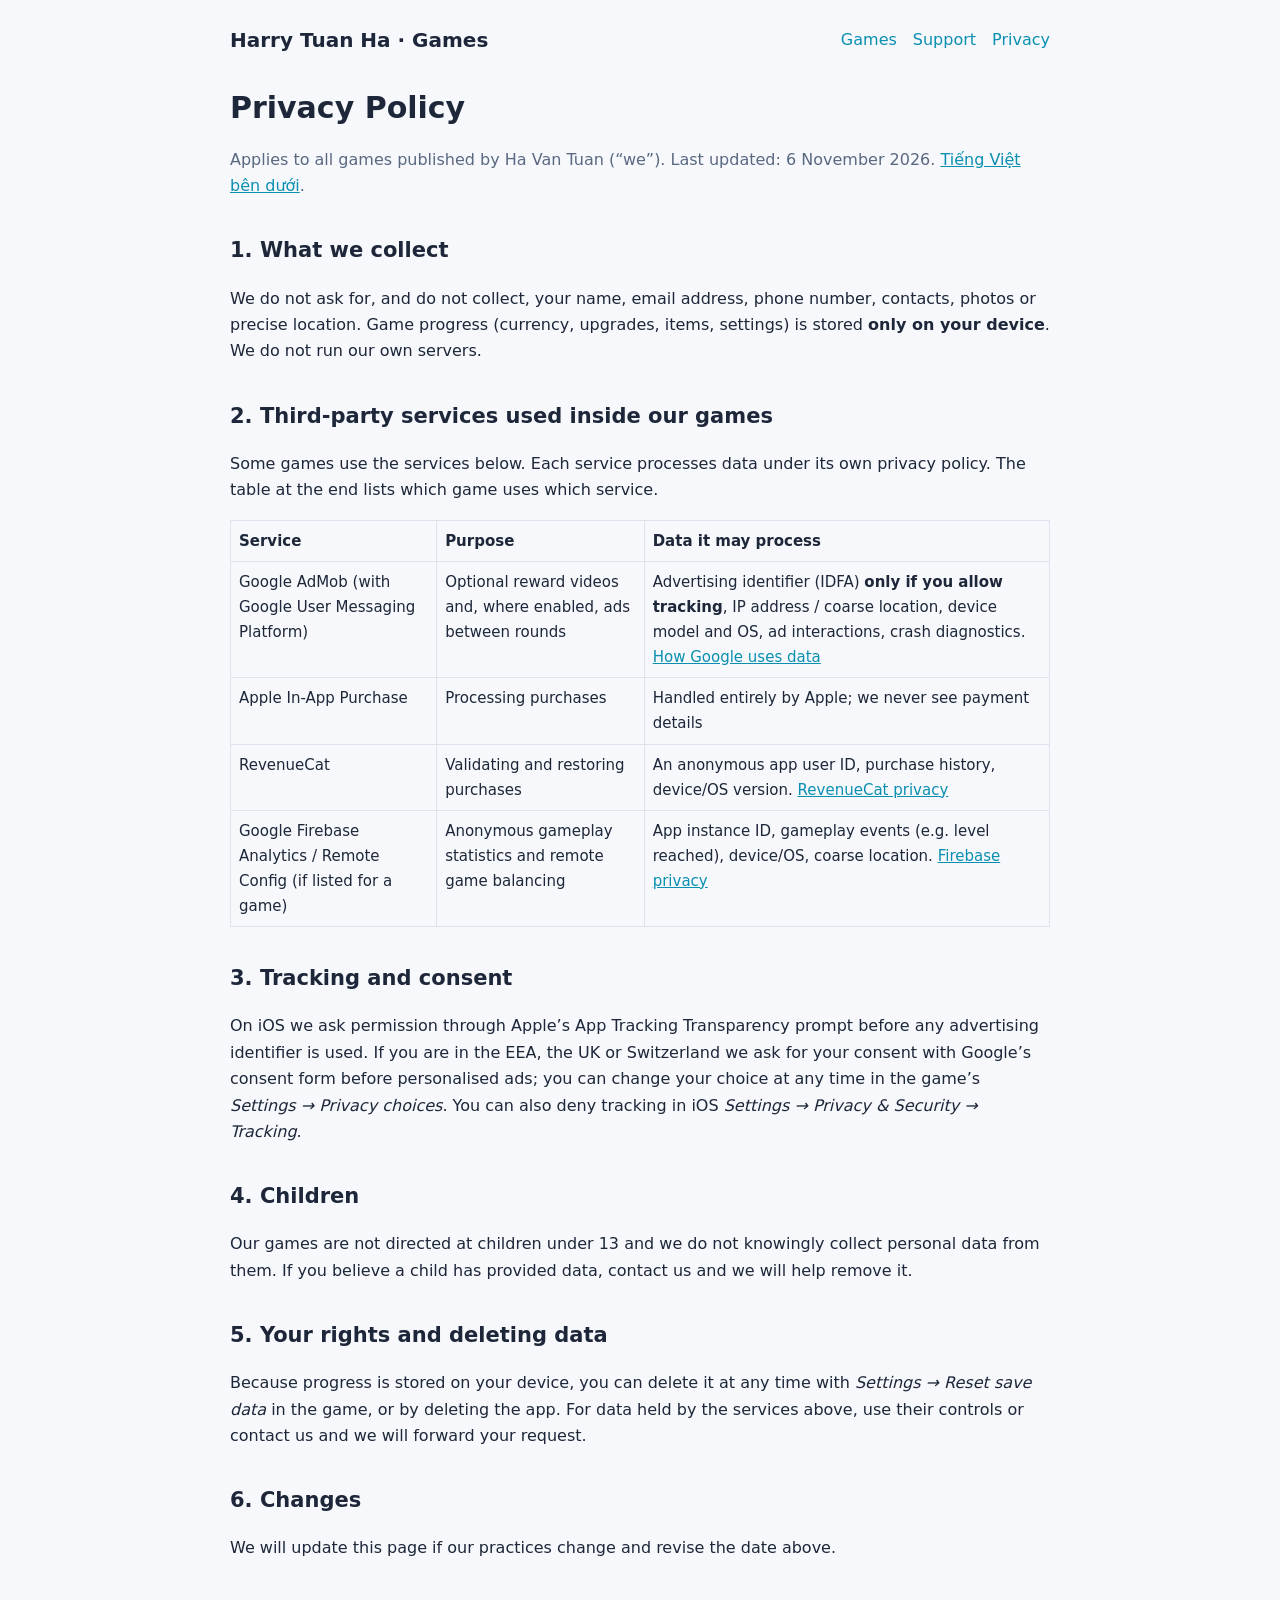
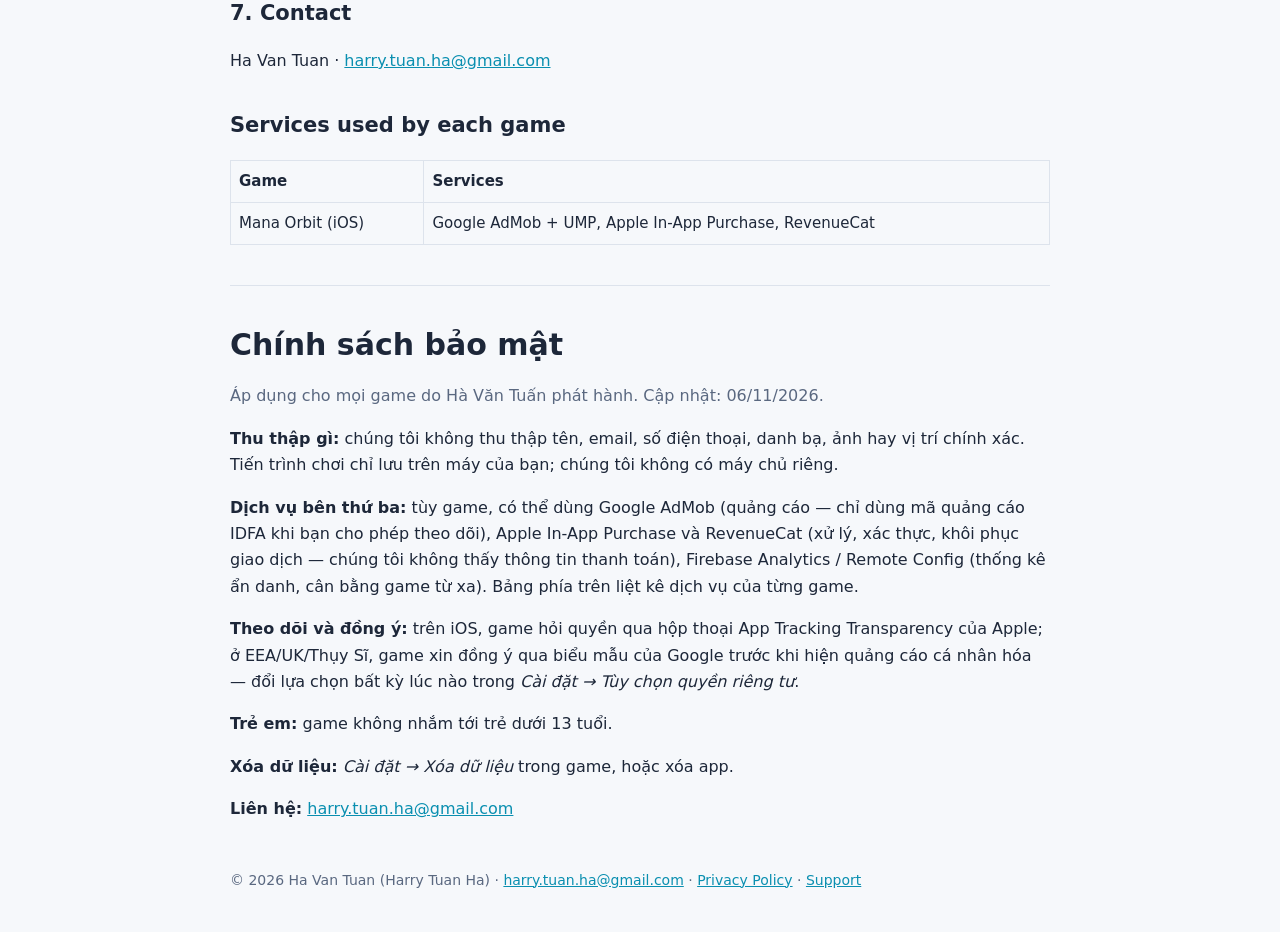
==== privacy.html @ 9d3b9bb0 "Trang chung: game, chính sách bảo mật, hỗ trợ" ====
<!doctype html><html lang="en"><head><meta charset="utf-8"><meta name="viewport" content="width=device-width,initial-scale=1"><title>Privacy Policy · Harry Tuan Ha · Games</title><link rel="stylesheet" href="/assets/style.css"></head><body><header><a class="brand" href="/">Harry Tuan Ha · Games</a><nav><a href="/">Games</a><a href="/support.html">Support</a><a href="/privacy.html">Privacy</a></nav></header><main>
<h1>Privacy Policy</h1>
<p class="muted">Applies to all games published by Ha Van Tuan (“we”). Last updated: 6 November 2026. <a href="#vi">Tiếng Việt bên dưới</a>.</p>
<h2>1. What we collect</h2>
<p>We do not ask for, and do not collect, your name, email address, phone number, contacts, photos or precise location. Game progress (currency, upgrades, items, settings) is stored <b>only on your device</b>. We do not run our own servers.</p>
<h2>2. Third-party services used inside our games</h2>
<p>Some games use the services below. Each service processes data under its own privacy policy. The table at the end lists which game uses which service.</p>
<table>
<tr><th>Service</th><th>Purpose</th><th>Data it may process</th></tr>
<tr><td>Google AdMob (with Google User Messaging Platform)</td><td>Optional reward videos and, where enabled, ads between rounds</td><td>Advertising identifier (IDFA) <b>only if you allow tracking</b>, IP address / coarse location, device model and OS, ad interactions, crash diagnostics. <a href="https://policies.google.com/technologies/partner-sites">How Google uses data</a></td></tr>
<tr><td>Apple In-App Purchase</td><td>Processing purchases</td><td>Handled entirely by Apple; we never see payment details</td></tr>
<tr><td>RevenueCat</td><td>Validating and restoring purchases</td><td>An anonymous app user ID, purchase history, device/OS version. <a href="https://www.revenuecat.com/privacy">RevenueCat privacy</a></td></tr>
<tr><td>Google Firebase Analytics / Remote Config (if listed for a game)</td><td>Anonymous gameplay statistics and remote game balancing</td><td>App instance ID, gameplay events (e.g. level reached), device/OS, coarse location. <a href="https://firebase.google.com/support/privacy">Firebase privacy</a></td></tr>
</table>
<h2>3. Tracking and consent</h2>
<p>On iOS we ask permission through Apple’s App Tracking Transparency prompt before any advertising identifier is used. If you are in the EEA, the UK or Switzerland we ask for your consent with Google’s consent form before personalised ads; you can change your choice at any time in the game’s <i>Settings → Privacy choices</i>. You can also deny tracking in iOS <i>Settings → Privacy &amp; Security → Tracking</i>.</p>
<h2>4. Children</h2>
<p>Our games are not directed at children under 13 and we do not knowingly collect personal data from them. If you believe a child has provided data, contact us and we will help remove it.</p>
<h2>5. Your rights and deleting data</h2>
<p>Because progress is stored on your device, you can delete it at any time with <i>Settings → Reset save data</i> in the game, or by deleting the app. For data held by the services above, use their controls or contact us and we will forward your request.</p>
<h2>6. Changes</h2>
<p>We will update this page if our practices change and revise the date above.</p>
<h2>7. Contact</h2>
<p>Ha Van Tuan · <a href="mailto:harry.tuan.ha@gmail.com">harry.tuan.ha@gmail.com</a></p>
<h2>Services used by each game</h2>
<table><tr><th>Game</th><th>Services</th></tr>
<tr><td>Mana Orbit (iOS)</td><td>Google AdMob + UMP, Apple In-App Purchase, RevenueCat</td></tr></table>
<hr>
<h1 id="vi">Chính sách bảo mật</h1>
<p class="muted">Áp dụng cho mọi game do Hà Văn Tuấn phát hành. Cập nhật: 06/11/2026.</p>
<p><b>Thu thập gì:</b> chúng tôi không thu thập tên, email, số điện thoại, danh bạ, ảnh hay vị trí chính xác. Tiến trình chơi chỉ lưu trên máy của bạn; chúng tôi không có máy chủ riêng.</p>
<p><b>Dịch vụ bên thứ ba:</b> tùy game, có thể dùng Google AdMob (quảng cáo — chỉ dùng mã quảng cáo IDFA khi bạn cho phép theo dõi), Apple In-App Purchase và RevenueCat (xử lý, xác thực, khôi phục giao dịch — chúng tôi không thấy thông tin thanh toán), Firebase Analytics / Remote Config (thống kê ẩn danh, cân bằng game từ xa). Bảng phía trên liệt kê dịch vụ của từng game.</p>
<p><b>Theo dõi và đồng ý:</b> trên iOS, game hỏi quyền qua hộp thoại App Tracking Transparency của Apple; ở EEA/UK/Thụy Sĩ, game xin đồng ý qua biểu mẫu của Google trước khi hiện quảng cáo cá nhân hóa — đổi lựa chọn bất kỳ lúc nào trong <i>Cài đặt → Tùy chọn quyền riêng tư</i>.</p>
<p><b>Trẻ em:</b> game không nhắm tới trẻ dưới 13 tuổi.</p>
<p><b>Xóa dữ liệu:</b> <i>Cài đặt → Xóa dữ liệu</i> trong game, hoặc xóa app.</p>
<p><b>Liên hệ:</b> <a href="mailto:harry.tuan.ha@gmail.com">harry.tuan.ha@gmail.com</a></p>
</main>
<footer>© 2026 Ha Van Tuan (Harry Tuan Ha) · <a href="mailto:harry.tuan.ha@gmail.com">harry.tuan.ha@gmail.com</a> · <a href="/privacy.html">Privacy Policy</a> · <a href="/support.html">Support</a></footer></body></html>
---- assets/style.css ----
:root{--bg:#0f1420;--card:#1a2232;--text:#eef2f8;--muted:#a9b7cc;--accent:#38e1ff;--line:#2a3448}
@media (prefers-color-scheme: light){:root{--bg:#f6f8fb;--card:#fff;--text:#1d2739;--muted:#5a6880;--accent:#0a8fb0;--line:#dde3ec}}
*{box-sizing:border-box}body{margin:0;background:var(--bg);color:var(--text);font:16px/1.65 -apple-system,system-ui,"Segoe UI",Roboto,sans-serif}
a{color:var(--accent)}header,main,footer{max-width:860px;margin:0 auto;padding:0 20px}
header{display:flex;align-items:center;justify-content:space-between;gap:12px;padding-top:24px;padding-bottom:12px;flex-wrap:wrap}
header .brand{font-weight:800;font-size:20px;text-decoration:none;color:var(--text)}nav a{margin-left:16px;text-decoration:none}
h1{font-size:30px;line-height:1.25}h2{font-size:21px;margin-top:34px}.muted{color:var(--muted)}
.card{background:var(--card);border:1px solid var(--line);border-radius:16px;padding:18px;display:flex;gap:16px;align-items:center;margin:14px 0}
.card img{width:84px;height:84px;border-radius:20px}table{border-collapse:collapse;width:100%;font-size:15px}td,th{border:1px solid var(--line);padding:8px;text-align:left;vertical-align:top}
.lang{font-size:14px}footer{padding-top:30px;padding-bottom:40px;font-size:14px;color:var(--muted)}hr{border:0;border-top:1px solid var(--line);margin:40px 0}
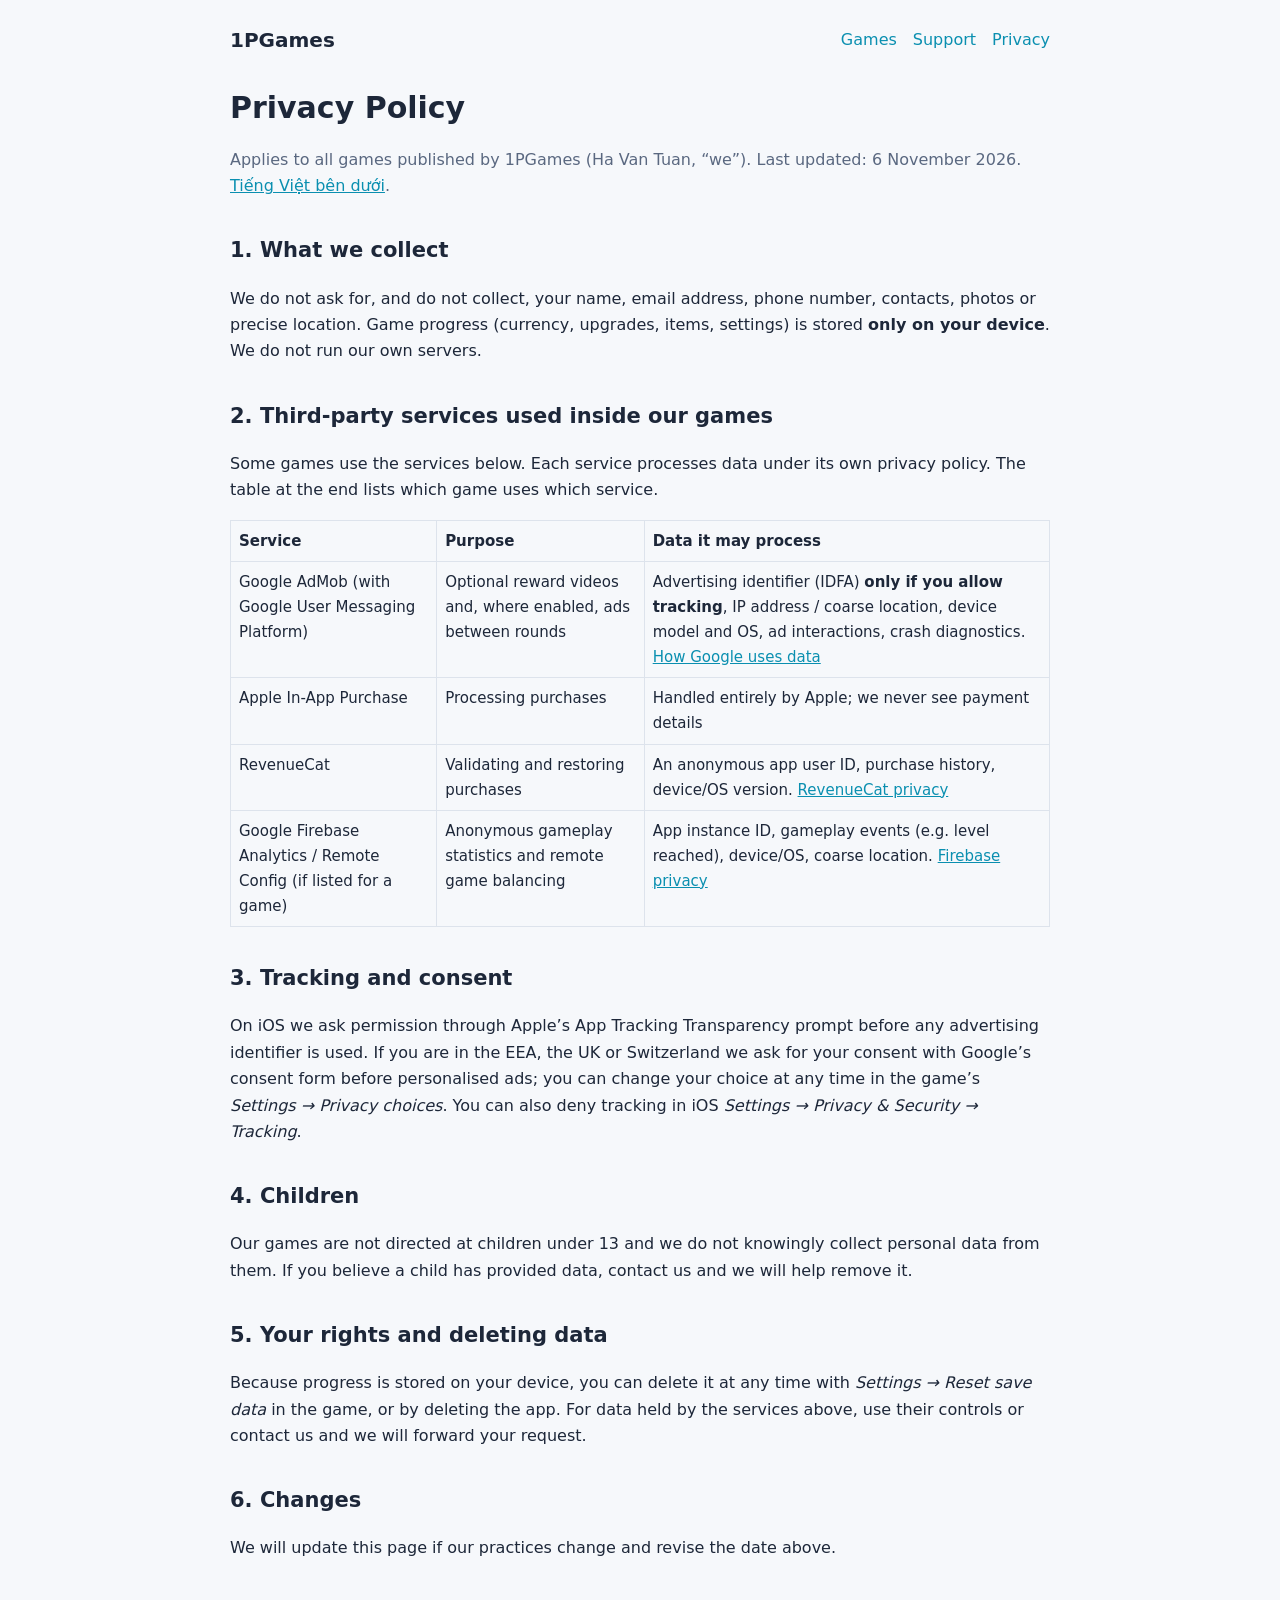
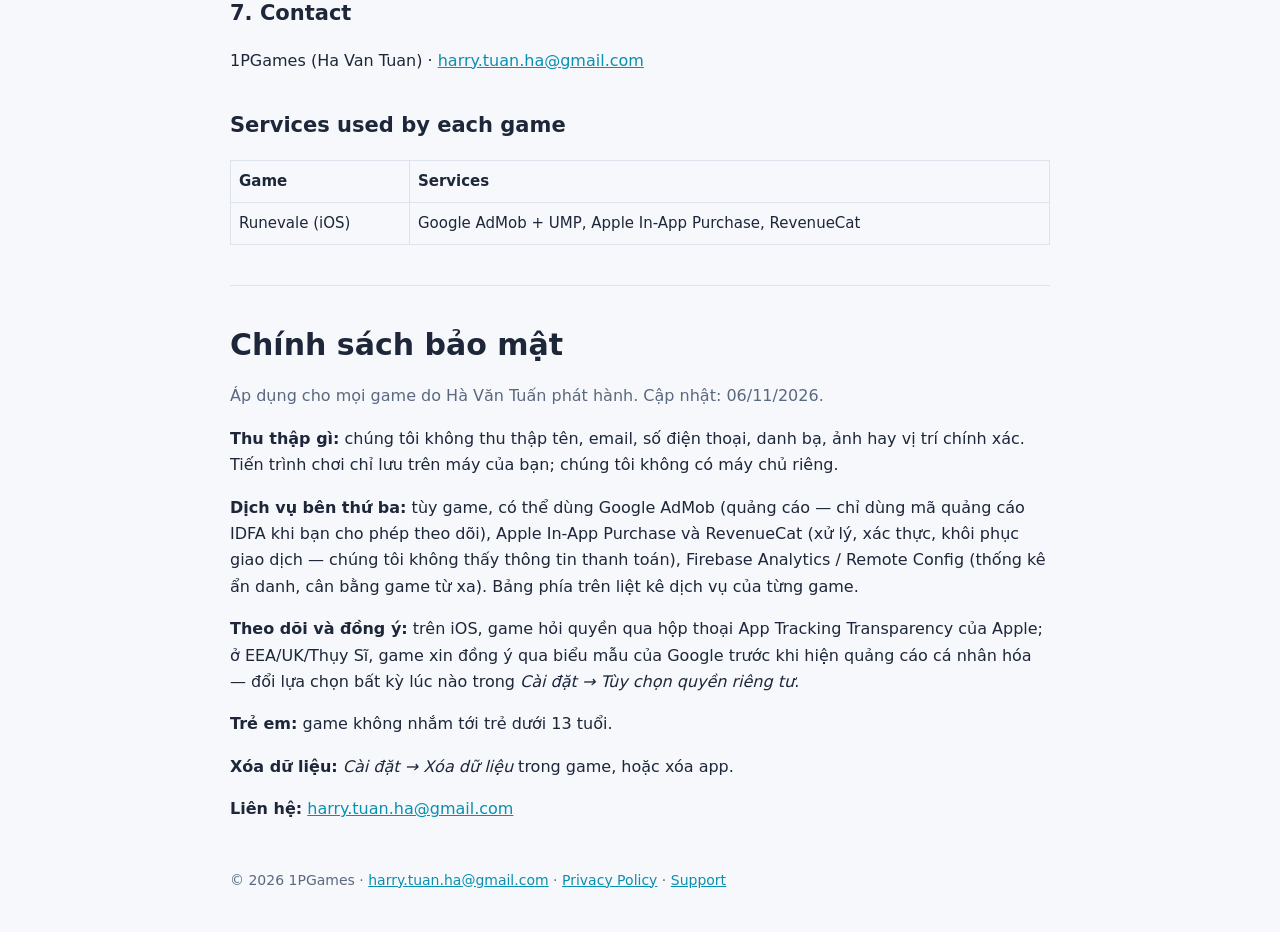
==== commit db677861: "Đổi thương hiệu 1PGames, trang Runevale, thêm app-ads.txt" ====
--- a/privacy.html
+++ b/privacy.html
@@ -1,6 +1,6 @@
-<!doctype html><html lang="en"><head><meta charset="utf-8"><meta name="viewport" content="width=device-width,initial-scale=1"><title>Privacy Policy · Harry Tuan Ha · Games</title><link rel="stylesheet" href="/assets/style.css"></head><body><header><a class="brand" href="/">Harry Tuan Ha · Games</a><nav><a href="/">Games</a><a href="/support.html">Support</a><a href="/privacy.html">Privacy</a></nav></header><main>
+<!doctype html><html lang="en"><head><meta charset="utf-8"><meta name="viewport" content="width=device-width,initial-scale=1"><title>Privacy Policy · 1PGames</title><link rel="stylesheet" href="/assets/style.css"></head><body><header><a class="brand" href="/">1PGames</a><nav><a href="/">Games</a><a href="/support.html">Support</a><a href="/privacy.html">Privacy</a></nav></header><main>
 <h1>Privacy Policy</h1>
-<p class="muted">Applies to all games published by Ha Van Tuan (“we”). Last updated: 6 November 2026. <a href="#vi">Tiếng Việt bên dưới</a>.</p>
+<p class="muted">Applies to all games published by 1PGames (Ha Van Tuan, “we”). Last updated: 6 November 2026. <a href="#vi">Tiếng Việt bên dưới</a>.</p>
 <h2>1. What we collect</h2>
 <p>We do not ask for, and do not collect, your name, email address, phone number, contacts, photos or precise location. Game progress (currency, upgrades, items, settings) is stored <b>only on your device</b>. We do not run our own servers.</p>
 <h2>2. Third-party services used inside our games</h2>
@@ -21,10 +21,10 @@
 <h2>6. Changes</h2>
 <p>We will update this page if our practices change and revise the date above.</p>
 <h2>7. Contact</h2>
-<p>Ha Van Tuan · <a href="mailto:harry.tuan.ha@gmail.com">harry.tuan.ha@gmail.com</a></p>
+<p>1PGames (Ha Van Tuan) · <a href="mailto:harry.tuan.ha@gmail.com">harry.tuan.ha@gmail.com</a></p>
 <h2>Services used by each game</h2>
 <table><tr><th>Game</th><th>Services</th></tr>
-<tr><td>Mana Orbit (iOS)</td><td>Google AdMob + UMP, Apple In-App Purchase, RevenueCat</td></tr></table>
+<tr><td>Runevale (iOS)</td><td>Google AdMob + UMP, Apple In-App Purchase, RevenueCat</td></tr></table>
 <hr>
 <h1 id="vi">Chính sách bảo mật</h1>
 <p class="muted">Áp dụng cho mọi game do Hà Văn Tuấn phát hành. Cập nhật: 06/11/2026.</p>
@@ -35,4 +35,4 @@
 <p><b>Xóa dữ liệu:</b> <i>Cài đặt → Xóa dữ liệu</i> trong game, hoặc xóa app.</p>
 <p><b>Liên hệ:</b> <a href="mailto:harry.tuan.ha@gmail.com">harry.tuan.ha@gmail.com</a></p>
 </main>
-<footer>© 2026 Ha Van Tuan (Harry Tuan Ha) · <a href="mailto:harry.tuan.ha@gmail.com">harry.tuan.ha@gmail.com</a> · <a href="/privacy.html">Privacy Policy</a> · <a href="/support.html">Support</a></footer></body></html>
+<footer>© 2026 1PGames · <a href="mailto:harry.tuan.ha@gmail.com">harry.tuan.ha@gmail.com</a> · <a href="/privacy.html">Privacy Policy</a> · <a href="/support.html">Support</a></footer></body></html>
